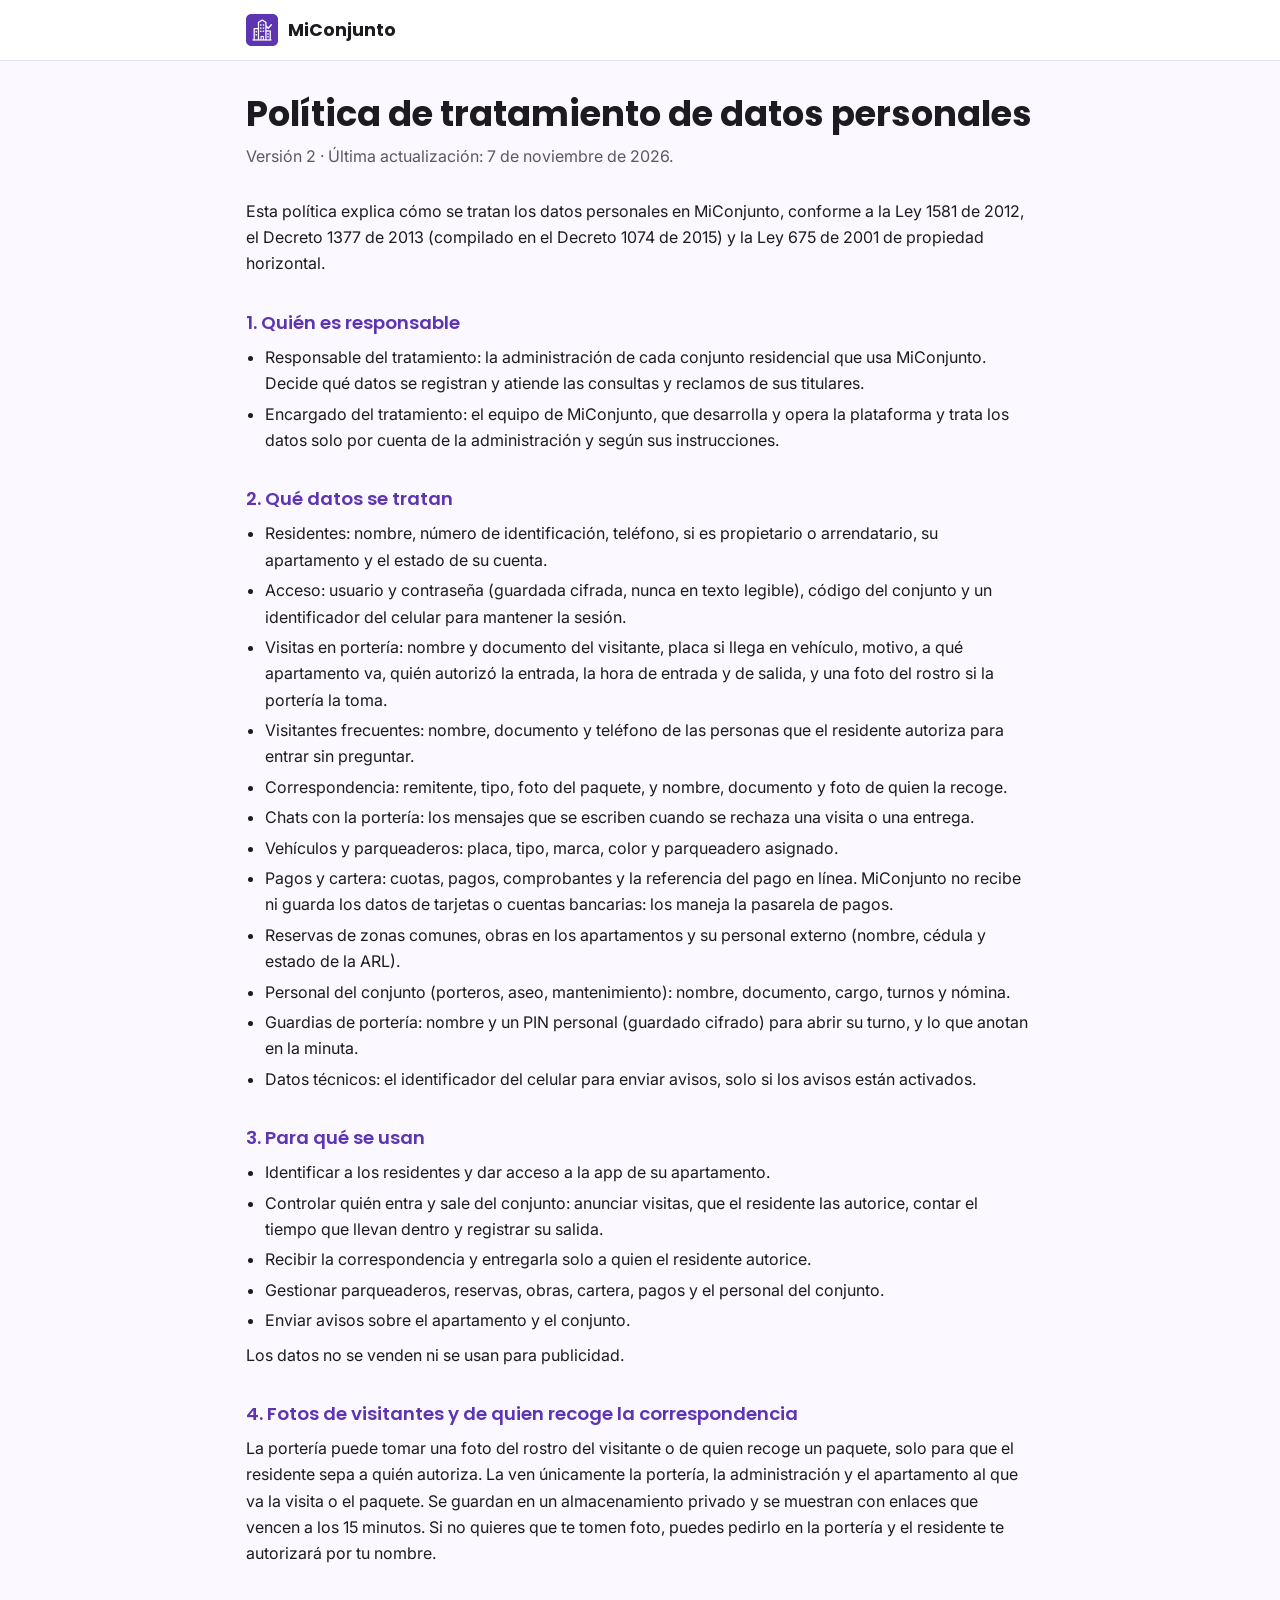
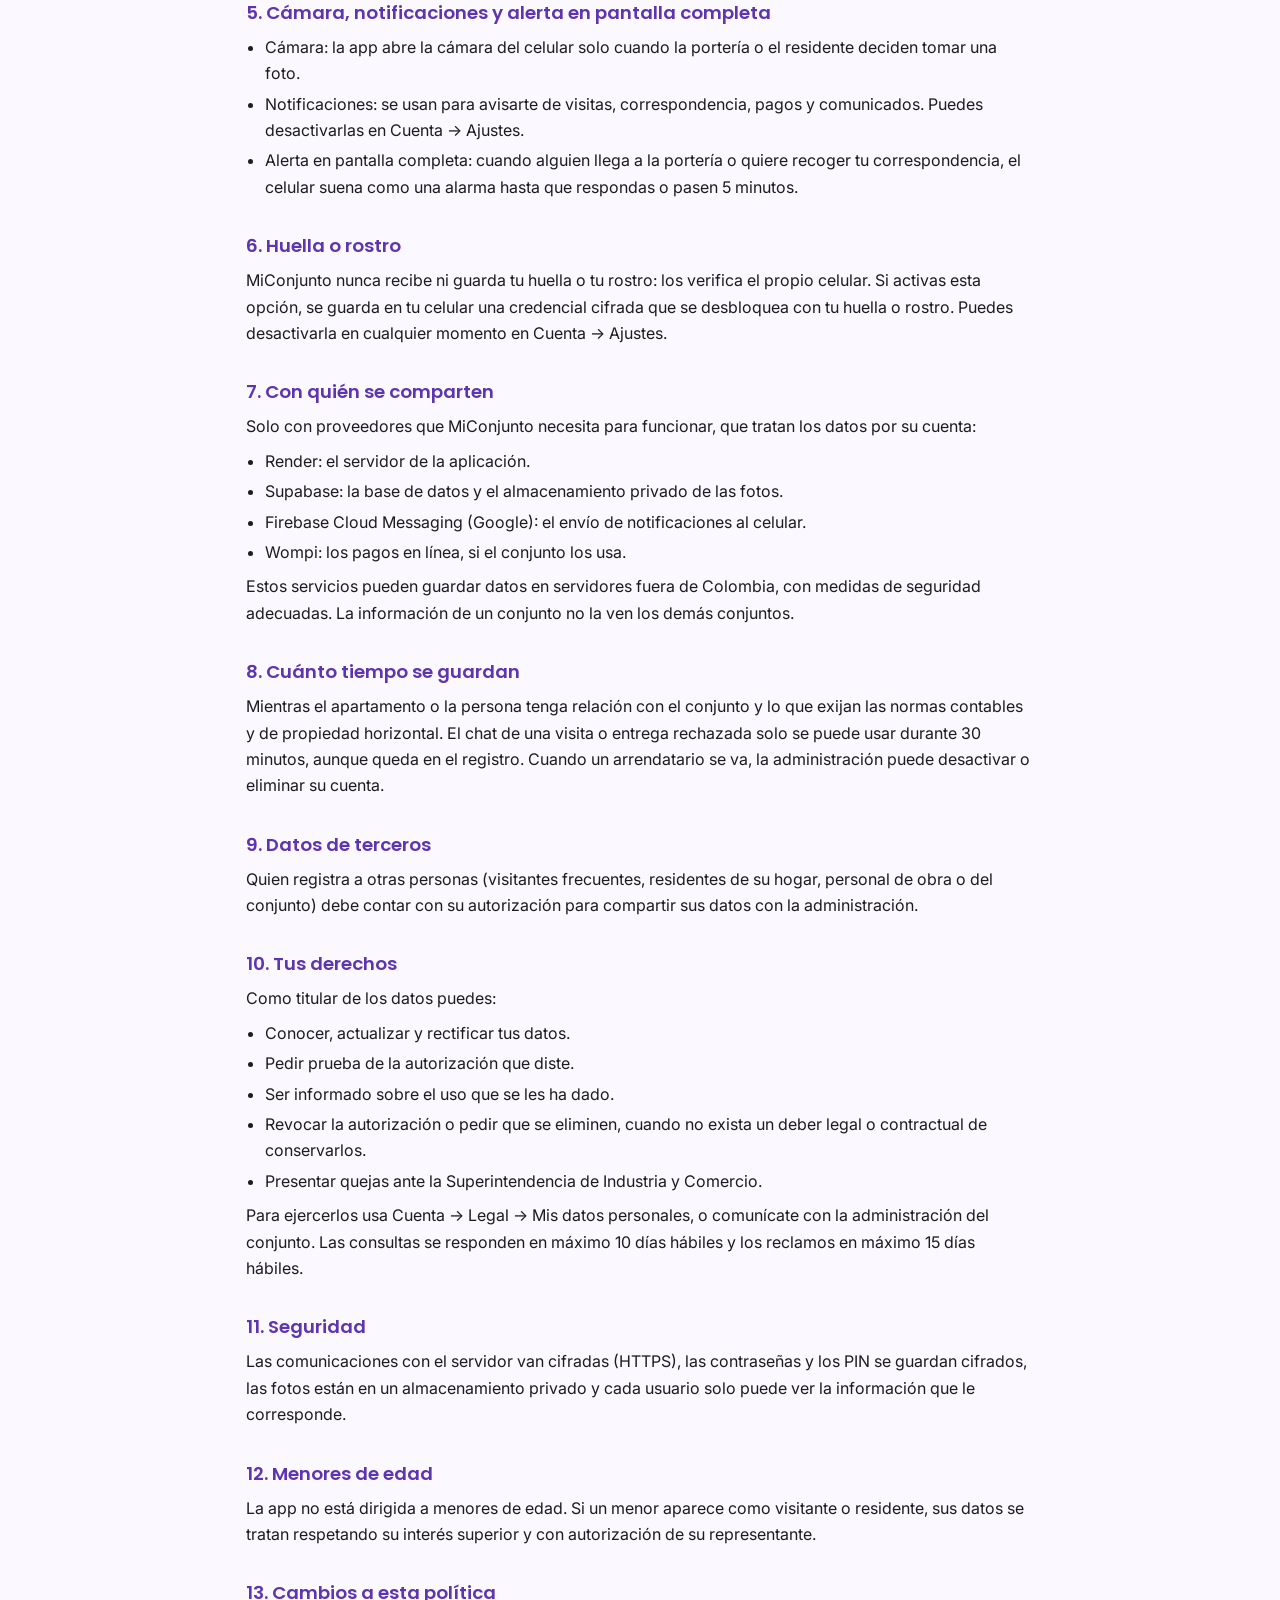
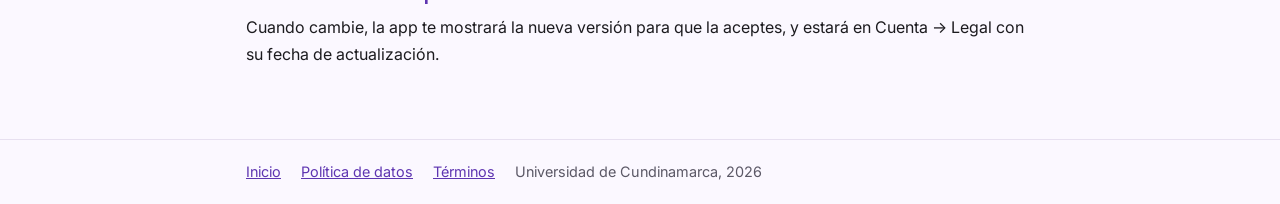
==== privacidad.html @ cdb7065a "Politica de tratamiento de datos y terminos (version 2) como paginas propias, enlazadas en el pie" ====
<!DOCTYPE html>
<html lang="es">
<head>
<meta charset="utf-8">
<meta name="viewport" content="width=device-width, initial-scale=1">
<meta name="color-scheme" content="light">
<title>Política de tratamiento de datos personales · MiConjunto</title>
<meta name="description" content="Cómo MiConjunto trata los datos personales de residentes, visitantes y personal del conjunto.">
<meta name="theme-color" content="#5E35B1">
<link rel="icon" href="img/logo-residente.png">
<link rel="preconnect" href="https://fonts.googleapis.com">
<link rel="preconnect" href="https://fonts.gstatic.com" crossorigin>
<link href="https://fonts.googleapis.com/css2?family=Poppins:wght@600;700&family=Inter:wght@400;500;600&display=swap" rel="stylesheet">
<style>
  :root { --morado: #5E35B1; --texto: #1C1B1F; --suave: #5B5866; --fondo: #FBF8FF; --linea: #E7E0F0; }
  * { box-sizing: border-box; }
  body { margin: 0; background: var(--fondo); color: var(--texto); font: 16px/1.65 Inter, system-ui, sans-serif; }
  header { background: #fff; border-bottom: 1px solid var(--linea); }
  .barra { max-width: 820px; margin: 0 auto; padding: 14px 16px; display: flex; align-items: center; gap: 10px; }
  .barra a { display: flex; align-items: center; gap: 10px; color: var(--texto); text-decoration: none; font: 700 1.1rem Poppins, sans-serif; }
  main { max-width: 820px; margin: 0 auto; padding: 32px 16px 64px; }
  h1 { font: 700 clamp(1.6rem, 4vw, 2.2rem)/1.2 Poppins, sans-serif; margin: 0 0 8px; }
  .fecha { color: var(--suave); margin: 0 0 28px; }
  h2 { font: 600 1.15rem Poppins, sans-serif; color: var(--morado); margin: 32px 0 8px; }
  ul { padding-left: 1.2em; margin: 8px 0; }
  li { margin: 4px 0; }
  p { margin: 8px 0; }
  footer { border-top: 1px solid var(--linea); color: var(--suave); font-size: .9rem; }
  footer div { max-width: 820px; margin: 0 auto; padding: 20px 16px; display: flex; flex-wrap: wrap; gap: 8px 20px; }
  footer a { color: var(--morado); }
</style>
</head>
<body>
<header><div class="barra"><a href="index.html"><img src="img/logo-residente.png" alt="" width="32" height="32">MiConjunto</a></div></header>
<main>
<h1>Política de tratamiento de datos personales</h1>
<p class="fecha">Versión 2 · Última actualización: 7 de noviembre de 2026.</p>
<p>Esta política explica cómo se tratan los datos personales en MiConjunto, conforme a la Ley 1581 de 2012, el Decreto 1377 de 2013 (compilado en el Decreto 1074 de 2015) y la Ley 675 de 2001 de propiedad horizontal.</p>
<h2>1. Quién es responsable</h2>
<ul>
<li>Responsable del tratamiento: la administración de cada conjunto residencial que usa MiConjunto. Decide qué datos se registran y atiende las consultas y reclamos de sus titulares.</li>
<li>Encargado del tratamiento: el equipo de MiConjunto, que desarrolla y opera la plataforma y trata los datos solo por cuenta de la administración y según sus instrucciones.</li>
</ul>
<h2>2. Qué datos se tratan</h2>
<ul>
<li>Residentes: nombre, número de identificación, teléfono, si es propietario o arrendatario, su apartamento y el estado de su cuenta.</li>
<li>Acceso: usuario y contraseña (guardada cifrada, nunca en texto legible), código del conjunto y un identificador del celular para mantener la sesión.</li>
<li>Visitas en portería: nombre y documento del visitante, placa si llega en vehículo, motivo, a qué apartamento va, quién autorizó la entrada, la hora de entrada y de salida, y una foto del rostro si la portería la toma.</li>
<li>Visitantes frecuentes: nombre, documento y teléfono de las personas que el residente autoriza para entrar sin preguntar.</li>
<li>Correspondencia: remitente, tipo, foto del paquete, y nombre, documento y foto de quien la recoge.</li>
<li>Chats con la portería: los mensajes que se escriben cuando se rechaza una visita o una entrega.</li>
<li>Vehículos y parqueaderos: placa, tipo, marca, color y parqueadero asignado.</li>
<li>Pagos y cartera: cuotas, pagos, comprobantes y la referencia del pago en línea. MiConjunto no recibe ni guarda los datos de tarjetas o cuentas bancarias: los maneja la pasarela de pagos.</li>
<li>Reservas de zonas comunes, obras en los apartamentos y su personal externo (nombre, cédula y estado de la ARL).</li>
<li>Personal del conjunto (porteros, aseo, mantenimiento): nombre, documento, cargo, turnos y nómina.</li>
<li>Guardias de portería: nombre y un PIN personal (guardado cifrado) para abrir su turno, y lo que anotan en la minuta.</li>
<li>Datos técnicos: el identificador del celular para enviar avisos, solo si los avisos están activados.</li>
</ul>
<h2>3. Para qué se usan</h2>
<ul>
<li>Identificar a los residentes y dar acceso a la app de su apartamento.</li>
<li>Controlar quién entra y sale del conjunto: anunciar visitas, que el residente las autorice, contar el tiempo que llevan dentro y registrar su salida.</li>
<li>Recibir la correspondencia y entregarla solo a quien el residente autorice.</li>
<li>Gestionar parqueaderos, reservas, obras, cartera, pagos y el personal del conjunto.</li>
<li>Enviar avisos sobre el apartamento y el conjunto.</li>
</ul>
<p>Los datos no se venden ni se usan para publicidad.</p>
<h2>4. Fotos de visitantes y de quien recoge la correspondencia</h2>
<p>La portería puede tomar una foto del rostro del visitante o de quien recoge un paquete, solo para que el residente sepa a quién autoriza. La ven únicamente la portería, la administración y el apartamento al que va la visita o el paquete. Se guardan en un almacenamiento privado y se muestran con enlaces que vencen a los 15 minutos. Si no quieres que te tomen foto, puedes pedirlo en la portería y el residente te autorizará por tu nombre.</p>
<h2>5. Cámara, notificaciones y alerta en pantalla completa</h2>
<ul>
<li>Cámara: la app abre la cámara del celular solo cuando la portería o el residente deciden tomar una foto.</li>
<li>Notificaciones: se usan para avisarte de visitas, correspondencia, pagos y comunicados. Puedes desactivarlas en Cuenta → Ajustes.</li>
<li>Alerta en pantalla completa: cuando alguien llega a la portería o quiere recoger tu correspondencia, el celular suena como una alarma hasta que respondas o pasen 5 minutos.</li>
</ul>
<h2>6. Huella o rostro</h2>
<p>MiConjunto nunca recibe ni guarda tu huella o tu rostro: los verifica el propio celular. Si activas esta opción, se guarda en tu celular una credencial cifrada que se desbloquea con tu huella o rostro. Puedes desactivarla en cualquier momento en Cuenta → Ajustes.</p>
<h2>7. Con quién se comparten</h2>
<p>Solo con proveedores que MiConjunto necesita para funcionar, que tratan los datos por su cuenta:</p>
<ul>
<li>Render: el servidor de la aplicación.</li>
<li>Supabase: la base de datos y el almacenamiento privado de las fotos.</li>
<li>Firebase Cloud Messaging (Google): el envío de notificaciones al celular.</li>
<li>Wompi: los pagos en línea, si el conjunto los usa.</li>
</ul>
<p>Estos servicios pueden guardar datos en servidores fuera de Colombia, con medidas de seguridad adecuadas. La información de un conjunto no la ven los demás conjuntos.</p>
<h2>8. Cuánto tiempo se guardan</h2>
<p>Mientras el apartamento o la persona tenga relación con el conjunto y lo que exijan las normas contables y de propiedad horizontal. El chat de una visita o entrega rechazada solo se puede usar durante 30 minutos, aunque queda en el registro. Cuando un arrendatario se va, la administración puede desactivar o eliminar su cuenta.</p>
<h2>9. Datos de terceros</h2>
<p>Quien registra a otras personas (visitantes frecuentes, residentes de su hogar, personal de obra o del conjunto) debe contar con su autorización para compartir sus datos con la administración.</p>
<h2>10. Tus derechos</h2>
<p>Como titular de los datos puedes:</p>
<ul>
<li>Conocer, actualizar y rectificar tus datos.</li>
<li>Pedir prueba de la autorización que diste.</li>
<li>Ser informado sobre el uso que se les ha dado.</li>
<li>Revocar la autorización o pedir que se eliminen, cuando no exista un deber legal o contractual de conservarlos.</li>
<li>Presentar quejas ante la Superintendencia de Industria y Comercio.</li>
</ul>
<p>Para ejercerlos usa Cuenta → Legal → Mis datos personales, o comunícate con la administración del conjunto. Las consultas se responden en máximo 10 días hábiles y los reclamos en máximo 15 días hábiles.</p>
<h2>11. Seguridad</h2>
<p>Las comunicaciones con el servidor van cifradas (HTTPS), las contraseñas y los PIN se guardan cifrados, las fotos están en un almacenamiento privado y cada usuario solo puede ver la información que le corresponde.</p>
<h2>12. Menores de edad</h2>
<p>La app no está dirigida a menores de edad. Si un menor aparece como visitante o residente, sus datos se tratan respetando su interés superior y con autorización de su representante.</p>
<h2>13. Cambios a esta política</h2>
<p>Cuando cambie, la app te mostrará la nueva versión para que la aceptes, y estará en Cuenta → Legal con su fecha de actualización.</p>
</main>
<footer><div><a href="index.html">Inicio</a><a href="privacidad.html">Política de datos</a><a href="terminos.html">Términos</a><span>Universidad de Cundinamarca, 2026</span></div></footer>
</body>
</html>
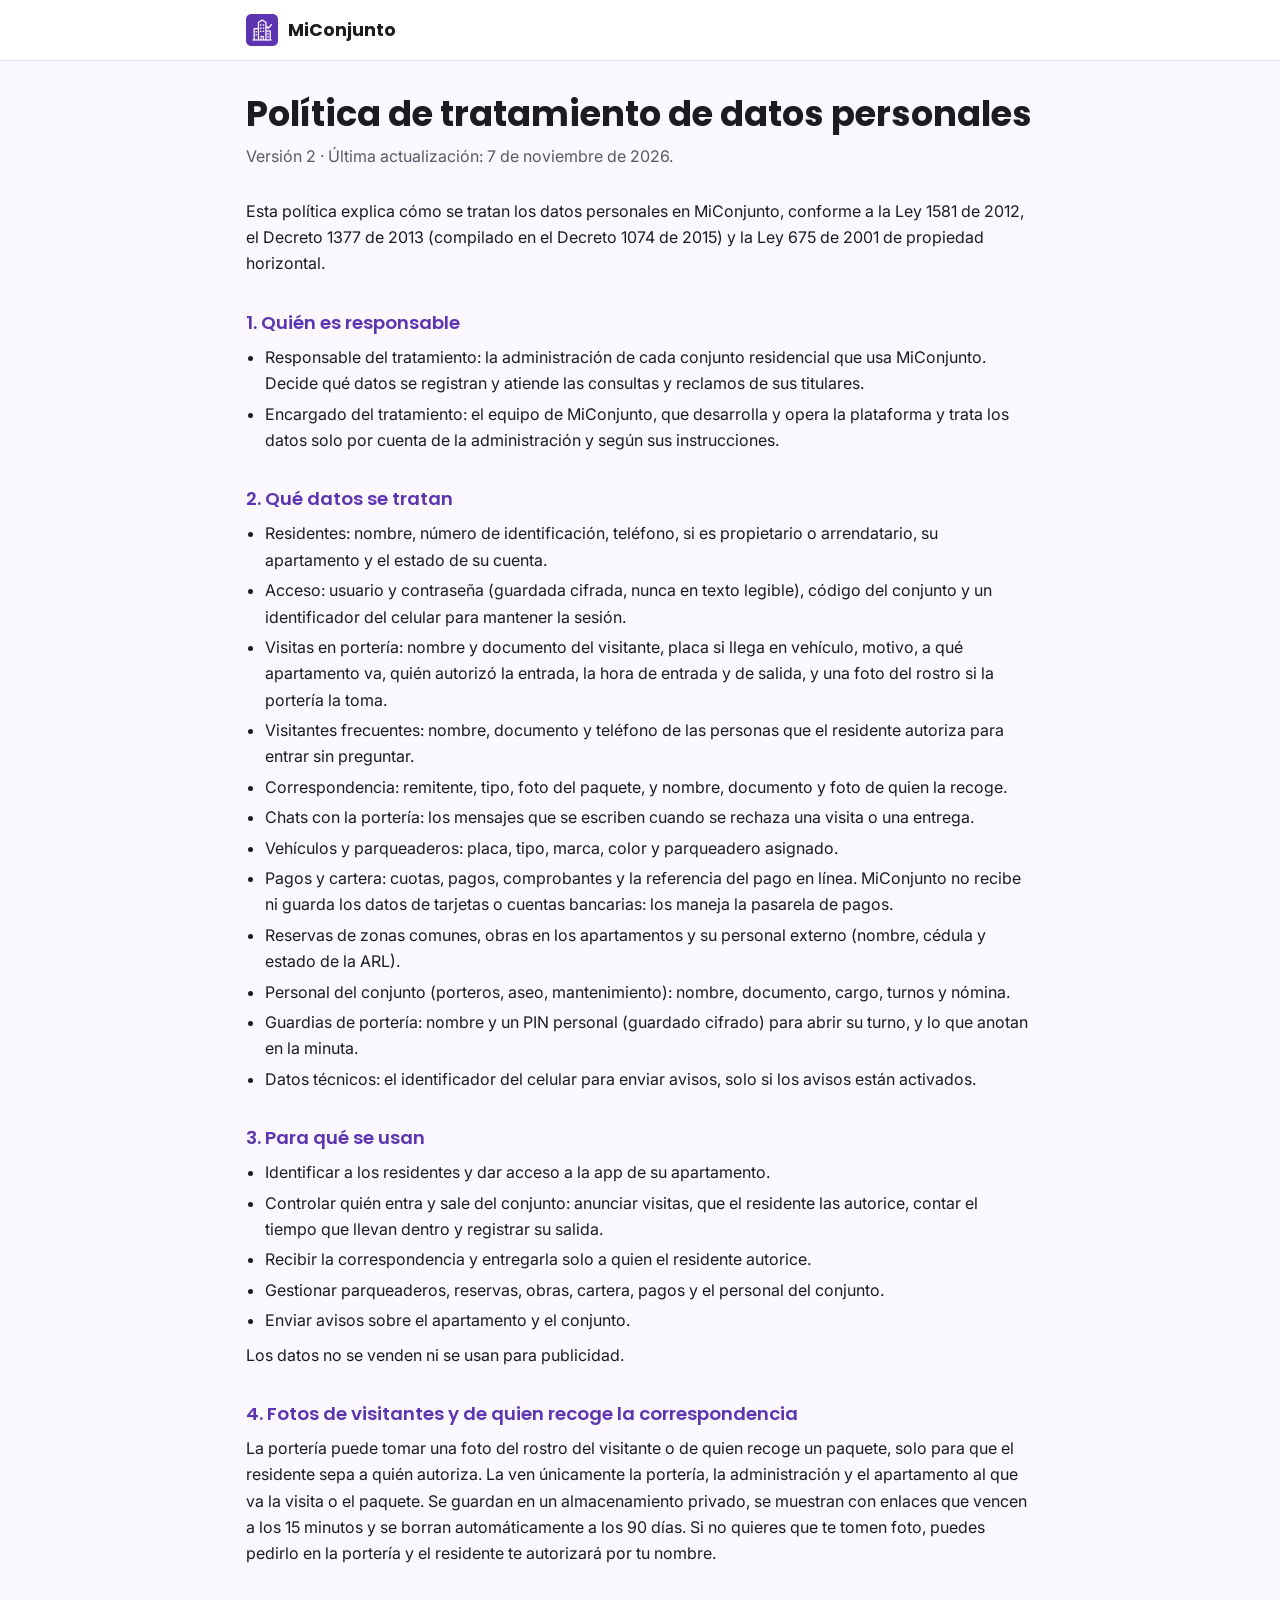
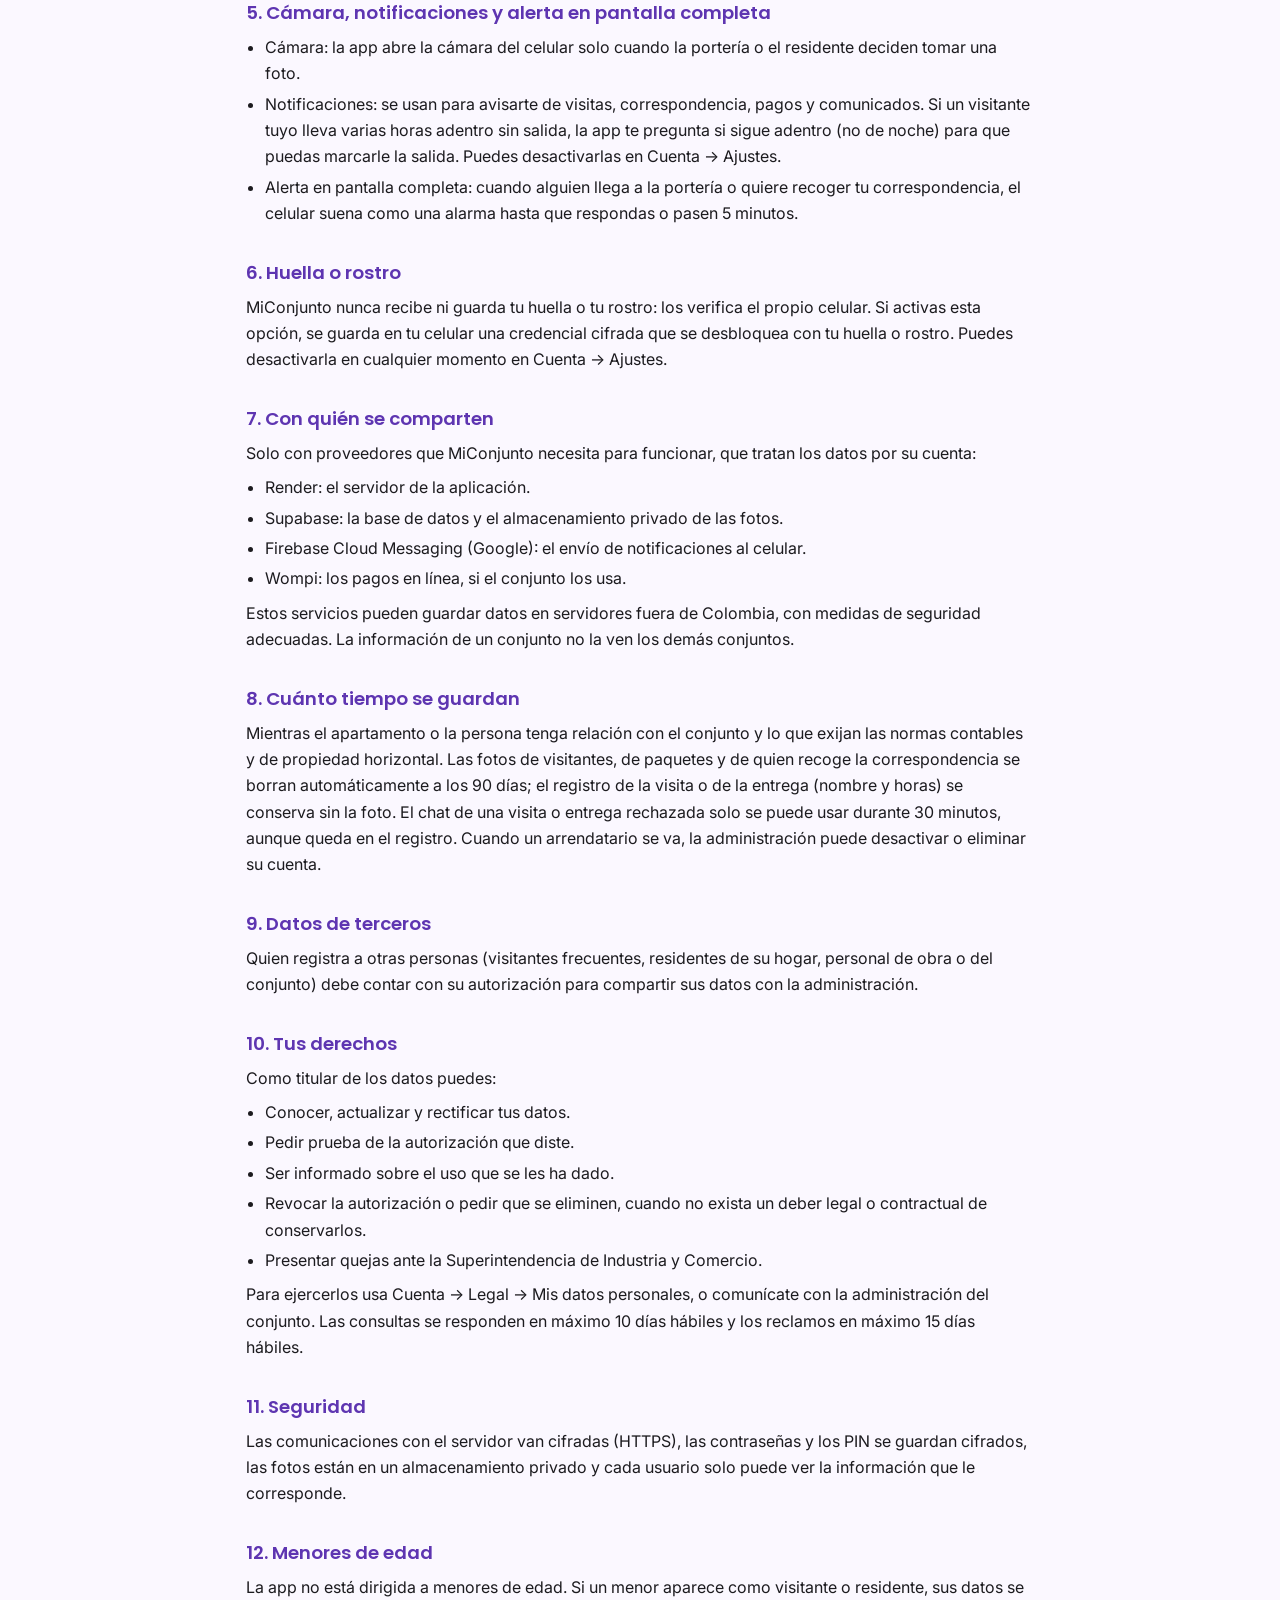
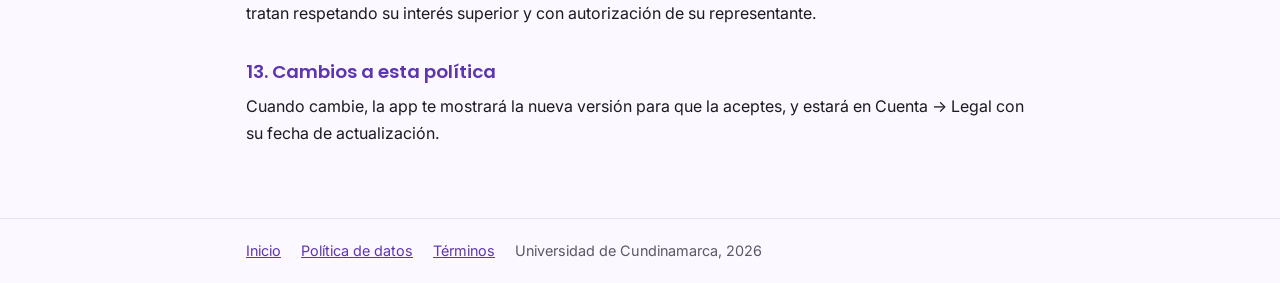
==== commit aef1f09c: "Politica de datos: las fotos se borran a los 90 dias y el recordatorio de visitantes adentro" ====
--- a/privacidad.html
+++ b/privacidad.html
@@ -66,11 +66,11 @@
 </ul>
 <p>Los datos no se venden ni se usan para publicidad.</p>
 <h2>4. Fotos de visitantes y de quien recoge la correspondencia</h2>
-<p>La portería puede tomar una foto del rostro del visitante o de quien recoge un paquete, solo para que el residente sepa a quién autoriza. La ven únicamente la portería, la administración y el apartamento al que va la visita o el paquete. Se guardan en un almacenamiento privado y se muestran con enlaces que vencen a los 15 minutos. Si no quieres que te tomen foto, puedes pedirlo en la portería y el residente te autorizará por tu nombre.</p>
+<p>La portería puede tomar una foto del rostro del visitante o de quien recoge un paquete, solo para que el residente sepa a quién autoriza. La ven únicamente la portería, la administración y el apartamento al que va la visita o el paquete. Se guardan en un almacenamiento privado, se muestran con enlaces que vencen a los 15 minutos y se borran automáticamente a los 90 días. Si no quieres que te tomen foto, puedes pedirlo en la portería y el residente te autorizará por tu nombre.</p>
 <h2>5. Cámara, notificaciones y alerta en pantalla completa</h2>
 <ul>
 <li>Cámara: la app abre la cámara del celular solo cuando la portería o el residente deciden tomar una foto.</li>
-<li>Notificaciones: se usan para avisarte de visitas, correspondencia, pagos y comunicados. Puedes desactivarlas en Cuenta → Ajustes.</li>
+<li>Notificaciones: se usan para avisarte de visitas, correspondencia, pagos y comunicados. Si un visitante tuyo lleva varias horas adentro sin salida, la app te pregunta si sigue adentro (no de noche) para que puedas marcarle la salida. Puedes desactivarlas en Cuenta → Ajustes.</li>
 <li>Alerta en pantalla completa: cuando alguien llega a la portería o quiere recoger tu correspondencia, el celular suena como una alarma hasta que respondas o pasen 5 minutos.</li>
 </ul>
 <h2>6. Huella o rostro</h2>
@@ -85,7 +85,7 @@
 </ul>
 <p>Estos servicios pueden guardar datos en servidores fuera de Colombia, con medidas de seguridad adecuadas. La información de un conjunto no la ven los demás conjuntos.</p>
 <h2>8. Cuánto tiempo se guardan</h2>
-<p>Mientras el apartamento o la persona tenga relación con el conjunto y lo que exijan las normas contables y de propiedad horizontal. El chat de una visita o entrega rechazada solo se puede usar durante 30 minutos, aunque queda en el registro. Cuando un arrendatario se va, la administración puede desactivar o eliminar su cuenta.</p>
+<p>Mientras el apartamento o la persona tenga relación con el conjunto y lo que exijan las normas contables y de propiedad horizontal. Las fotos de visitantes, de paquetes y de quien recoge la correspondencia se borran automáticamente a los 90 días; el registro de la visita o de la entrega (nombre y horas) se conserva sin la foto. El chat de una visita o entrega rechazada solo se puede usar durante 30 minutos, aunque queda en el registro. Cuando un arrendatario se va, la administración puede desactivar o eliminar su cuenta.</p>
 <h2>9. Datos de terceros</h2>
 <p>Quien registra a otras personas (visitantes frecuentes, residentes de su hogar, personal de obra o del conjunto) debe contar con su autorización para compartir sus datos con la administración.</p>
 <h2>10. Tus derechos</h2>
